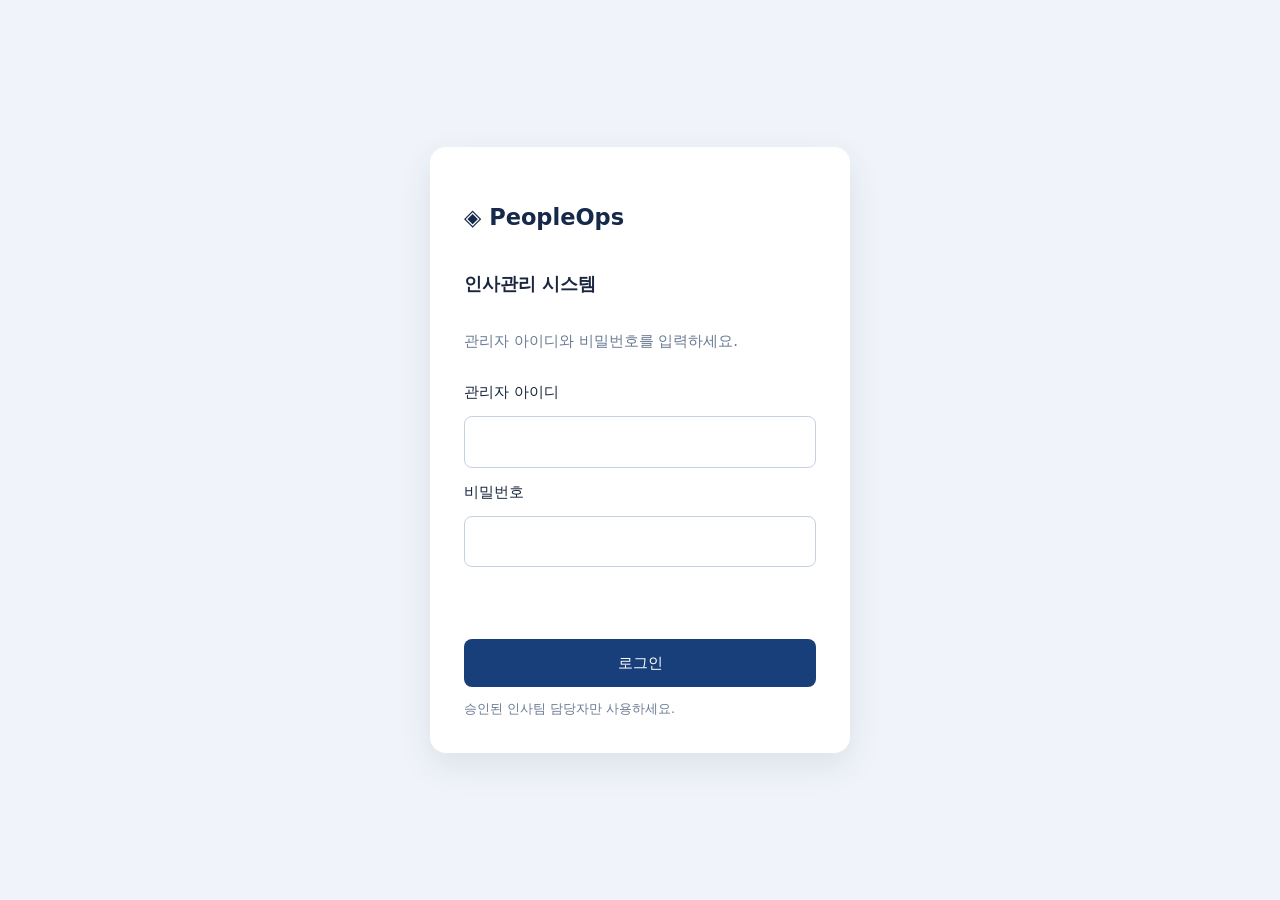
==== index.html @ 5f89a6f0 "Add files via upload" ====
<!doctype html><html lang="ko"><head><meta charset="utf-8"><meta name="viewport" content="width=device-width,initial-scale=1"><title>PeopleOps · 인사관리</title><link rel="stylesheet" href="style.css"></head><body><div id="login" class="login-wrap" hidden><form id="loginform" class="login-card"><h2>◈ PeopleOps</h2><h3>인사관리 시스템</h3><p>관리자 아이디와 비밀번호를 입력하세요.</p><label for="username">관리자 아이디</label><input id="username" type="text" autocomplete="username" required maxlength="64"><label for="password">비밀번호</label><input id="password" type="password" minlength="1" maxlength="256" autocomplete="current-password" required><p id="loginerror" role="alert" class="error-line"></p><button id="loginbutton" type="submit">로그인</button><small>승인된 인사팀 담당자만 사용하세요.</small></form></div><div class="shell" id="shell" hidden><aside><div class="emko-logo-panel"><img src="emko-logo.png" alt="EMKO 로고" class="emko-logo"></div><h2>◈ PeopleOps</h2><p>인사관리 시스템</p><nav><button data-view="dashboard" class="selected">종합 대시보드</button><button data-view="employees">직원명부</button><button data-view="technical_staff">기술인력 보유현황표</button></nav><p class="muted">인증: 관리자 로그인</p></aside><main><div class="top"><div><h1 id="title">종합 대시보드</h1></div><span id="identity">로그인 확인 중…</span><button id="logout" type="button">로그아웃</button></div><div id="body">로딩 중…</div></main></div><script src="xlsx-reader.js"></script><script src="app.js"></script></body></html>
---- style.css ----
*{box-sizing:border-box}body{margin:0;font:15px/1.6 system-ui,'Malgun Gothic',sans-serif;background:#f3f6fb;color:#19263d}.shell{display:flex;min-height:100vh}aside{background:#142640;color:white;width:238px;padding:25px 16px;flex-shrink:0}aside h2{margin:0;font-size:24px}aside p{color:#acbcd3}nav{display:grid;gap:6px;margin-top:25px}button{cursor:pointer;font:inherit}nav button{text-align:left;color:#d2def1;background:none;border:0;border-radius:8px;padding:10px 13px}nav button:hover,nav button.selected{background:#294264;color:#fff}main{width:100%;padding:30px;min-width:0}.top{display:flex;justify-content:space-between;align-items:center;gap:20px}h1{margin:0;font-size:27px}#subtitle{margin-top:4px;color:#768398}#identity{font-size:13px;color:#445a76}.notice{background:#fff9e8;border:1px solid #f0dea9;padding:13px 16px;border-radius:10px;margin:18px 0 24px}section,.panel{background:#fff;border:1px solid #e2e8f0;border-radius:12px;padding:20px;margin:16px 0;overflow:auto}.cards{display:grid;grid-template-columns:repeat(auto-fit,minmax(175px,1fr));gap:13px}.card{background:#fff;padding:20px;border:1px solid #e2e8f0;border-radius:12px}.card small{color:#778599}.card strong{display:block;font-size:28px;margin-top:5px}.toolbar{display:flex;gap:10px;flex-wrap:wrap;align-items:center;margin-bottom:14px}input,select{font:inherit;padding:9px;border:1px solid #cbd5e1;border-radius:7px}table{width:100%;border-collapse:collapse;font-size:14px}td,th{padding:10px;border-bottom:1px solid #e6ebf1;text-align:left;white-space:nowrap}th{background:#f8fafc;color:#54657d}.muted{color:#8895a7}.error{white-space:pre-wrap;background:#fff0f0;color:#8a1d1d;border:1px solid #ecc6c6;padding:20px;border-radius:10px}@media(max-width:750px){.shell{display:block}aside{width:100%;padding:15px}nav{display:flex;overflow:auto}nav button{white-space:nowrap}main{padding:15px}.top{display:block}}

[hidden]{display:none!important}.login-wrap{min-height:100vh;display:grid;place-items:center;background:#f0f4fa;padding:22px}.login-card{width:min(420px,100%);background:white;padding:34px;border-radius:16px;box-shadow:0 12px 34px #11244018;display:flex;flex-direction:column;gap:12px}.login-card h2{color:#16294a}.login-card h3{margin:4px 0}.login-card p,.login-card small{color:#6b7b93}.login-card input{padding:12px;border:1px solid #c5d1df;border-radius:8px;font-size:16px}.login-card button{padding:12px;border:0;border-radius:8px;background:#193f7a;color:white;cursor:pointer}.login-card button:disabled{opacity:.5}.error-line{color:#b42318!important;min-height:18px}.top #logout{border:1px solid #c5d1df;padding:8px 12px;border-radius:7px;background:white;cursor:pointer}

/* Employee directory - sample workbook inspired unified view */
.directory{max-width:100%;overflow:hidden}.directory-head{display:flex;align-items:center;justify-content:space-between;gap:16px;flex-wrap:wrap}.directory-head h2{margin:0 0 5px}.directory-filters{display:grid;grid-template-columns:repeat(4,minmax(155px,1fr));gap:12px;margin:18px 0;padding:15px;background:#f5f7fb;border-radius:12px}.directory-filters label{display:flex;flex-direction:column;gap:6px;font-size:13px;font-weight:600}.directory-filters input,.directory-filters select{min-width:0;width:100%;padding:10px;border:1px solid #cdd6e4;border-radius:7px;background:#fff;color:#15263c}.directory-scroll{overflow-x:auto;border:1px solid #e0e5ee;border-radius:10px}.directory-table{min-width:1080px;width:100%;border-collapse:collapse;font-size:13px}.directory-table th{background:#eef2f8;text-align:left;white-space:nowrap;padding:12px;border-bottom:1px solid #d8e1ed}.directory-table td{padding:12px;vertical-align:top;border-bottom:1px solid #edf0f4;line-height:1.7}.directory-table tr:hover td{background:#f9fbff}.pill{display:inline-block;background:#edf3fb;color:#23446c;border-radius:6px;padding:2px 7px;margin:1px 2px 2px 0;white-space:normal}.dim{color:#9ba7b6}.tiny{font-size:11px}@media(max-width:850px){.directory-filters{grid-template-columns:repeat(2,minmax(130px,1fr))}}

/* Excel sample: merged grouped header and circle grade marks */
.excel-scroll{max-width:100%;overflow:auto;border:1px solid #7f93a8;background:#fff;max-height:68vh}
.excel-directory{border-collapse:separate;border-spacing:0;min-width:1570px;width:100%;table-layout:fixed;font-size:13px;color:#202b39}
.excel-directory th,.excel-directory td{border-right:1px solid #9daebc;border-bottom:1px solid #aebbc6;padding:8px 7px;white-space:normal;vertical-align:middle;text-align:center;line-height:1.5}
.excel-directory thead th{position:sticky;z-index:3;color:#1b2f46;font-weight:700;background:#dce8f4}
.excel-directory thead tr.group-header th{top:0;height:39px;background:#c9d9e8;border-bottom:1px solid #91a4b7}
.excel-directory thead tr.sub-header th{top:39px;height:38px;background:#e7edf4}
.excel-directory tbody tr:nth-child(even){background:#f6f9fc}
.excel-directory tbody tr:hover td{background:#edf5ff}
.excel-directory td.mark{font-size:17px;font-weight:700;color:#173d67}
.excel-directory td.dept-col,.excel-directory td.field-col,.excel-directory td.certificate-col,.excel-directory td.license-col{text-align:left}
.excel-directory td.name-col{font-weight:650}
.excel-directory .empty-row{text-align:center;padding:30px}
.directory{padding:18px}.directory-head button{padding:9px 14px;background:#fff;border:1px solid #bfcddd;border-radius:6px}

/* Excel-like totals: pinned at the bottom of the scrollable roster */
.excel-directory tfoot th,.excel-directory tfoot td{position:sticky;bottom:0;z-index:2;background:#d6e7d8!important;color:#1b3a29;font-weight:800;border-top:2px solid #668b73;box-shadow:0 -2px 3px #24392912}
.excel-directory tfoot th{text-align:center}

.excel-directory td.workplace-col{text-align:left;font-weight:650;white-space:nowrap}

.directory-actions{display:flex;gap:8px;flex-wrap:wrap}.primary{background:#1c4d83!important;color:#fff!important;border-color:#1c4d83!important}.employee-link{border:0;background:none;color:#174b84;text-decoration:underline;font-weight:700;cursor:pointer}.modal-shade{position:fixed;inset:0;background:#101d3199;z-index:50;display:grid;place-items:center;padding:16px}.editor-card{max-height:92vh;overflow:auto;width:min(820px,100%);background:white;border-radius:14px;padding:24px;box-shadow:0 25px 80px #1628444a}.editor-top,.editor-actions{display:flex;align-items:center;justify-content:space-between;gap:12px}.editor-top h2{margin:0}.editor-grid{display:grid;grid-template-columns:repeat(2,minmax(0,1fr));gap:12px;margin:15px 0}.editor-grid label,.editor-card>label{display:flex;flex-direction:column;gap:5px;font-size:13px;font-weight:600}.editor-grid input,.editor-grid select,.editor-grid textarea,.editor-card input,.editor-card select{width:100%;min-width:0;border:1px solid #cbd5e1;padding:9px;border-radius:6px}.editor-grid textarea{min-height:84px}.editor-actions button,.editor-top button{border:1px solid #cbd5e1;border-radius:7px;padding:9px 14px;background:white}.import-preview{max-height:260px;overflow:auto;margin:14px 0;border:1px solid #e2e8f0;padding:12px;border-radius:8px}.mini-scroll{overflow:auto}#importStatus{white-space:pre-wrap;color:#23416a}@media(max-width:650px){.editor-grid{grid-template-columns:1fr}}

/* Certificate-per-row Excel layout */
.excel-directory tbody tr.person-first td{border-top:2px solid #7893ae}
.excel-directory tbody tr.person-continuation td{background:#fafcff}
.excel-directory .repeat-mark{color:#8b9aaa;font-size:12px}
.excel-directory tbody tr.person-continuation td.certificate-col{font-weight:650}

/* 월별 재직 인원 그래프 */
.trend-panel{margin:16px 0;padding:22px;background:#fff;border:1px solid #dce4ed;border-radius:12px}
.trend-heading{display:flex;justify-content:space-between;align-items:center;flex-wrap:wrap;gap:12px}
.trend-heading h3{margin:0 0 5px}.trend-heading p{margin:0}
.trend-heading select{margin-left:8px;padding:8px;border:1px solid #cbd5e1;border-radius:6px;background:#fff}
.trend-chart{margin-top:14px}.trend-scroll{overflow-x:auto}.trend-scroll svg{display:block;width:100%;min-width:620px;height:auto}
.trend-details{margin-top:12px}.trend-details summary{cursor:pointer;color:#235a96;font-weight:600;padding:10px 0}
.trend-table-scroll{overflow-x:auto}.trend-table-scroll table{width:100%;border-collapse:collapse}.trend-table-scroll th,.trend-table-scroll td{padding:8px 12px;text-align:center;border-bottom:1px solid #e5eaf0}
.trend-note{font-size:12px;color:#64748b;line-height:1.6;margin:10px 0 0}

/* 종합 대시보드: 월별 재직 인원 그래프 컴팩트 크기 */
.trend-panel{max-width:780px;padding:16px 18px}
.trend-chart{margin-top:8px}
.trend-scroll svg{width:100%;max-width:720px;min-width:0;height:auto}
@media (max-width:640px){.trend-panel{max-width:100%;padding:12px}.trend-scroll{overflow-x:auto}.trend-scroll svg{width:620px;min-width:620px}}

.all-staff-table{min-width:850px}.all-staff-table td,.all-staff-table th{white-space:nowrap;padding:10px}.all-employees .directory-filters{margin-top:14px}

/* 종합 대시보드: 두 그래프를 같은 높이로 나란히 표시 */
.dashboard-chart-grid{display:grid;grid-template-columns:repeat(2,minmax(0,1fr));gap:16px;margin:16px 0;align-items:start}
.dashboard-chart-grid .trend-panel{margin:0;max-width:none;min-width:0;min-height:390px}
.dashboard-chart-grid .trend-scroll svg{width:100%;max-width:none;min-width:0;height:auto}
.workplace-legend{display:flex;gap:16px;justify-content:flex-end;flex-wrap:wrap;font-size:13px;color:#42526b;margin:8px 2px 0}
.workplace-legend span{display:flex;gap:6px;align-items:center}.workplace-legend i{width:10px;height:10px;border-radius:50%;display:inline-block}
@media(max-width:1150px){.dashboard-chart-grid{grid-template-columns:1fr}.dashboard-chart-grid .trend-panel{min-height:0}}
@media(max-width:640px){.dashboard-chart-grid .trend-scroll{overflow:auto}.dashboard-chart-grid .trend-scroll svg{width:620px;min-width:620px}}

/* dashboard excel export */
.trend-actions{display:flex;align-items:center;gap:10px;flex-wrap:wrap}.export-excel{padding:8px 12px;border:1px solid #b9d3c5;border-radius:7px;background:#f2faf5;color:#155c36;font-size:13px}.export-excel:hover{background:#e4f5e9}.export-excel:disabled{opacity:.6}

/* 월별 재직 / 사업장별 재직 카드 크기 통일 */
.dashboard-chart-grid { align-items: stretch; }
.dashboard-chart-grid > .trend-panel { height: 100%; min-height: 430px; box-sizing: border-box; }
@media (max-width:1150px) {
  .dashboard-chart-grid > .trend-panel { height: auto; min-height: 390px; }
}

/* EMKO 회사 로고: PeopleOps 메뉴 상단 */
.emko-logo-panel{background:#fff;border-radius:10px;padding:9px 10px;margin-bottom:17px;display:flex;align-items:center;justify-content:center;min-height:86px}
.emko-logo{width:100%;max-width:192px;height:auto;max-height:82px;object-fit:contain;display:block}
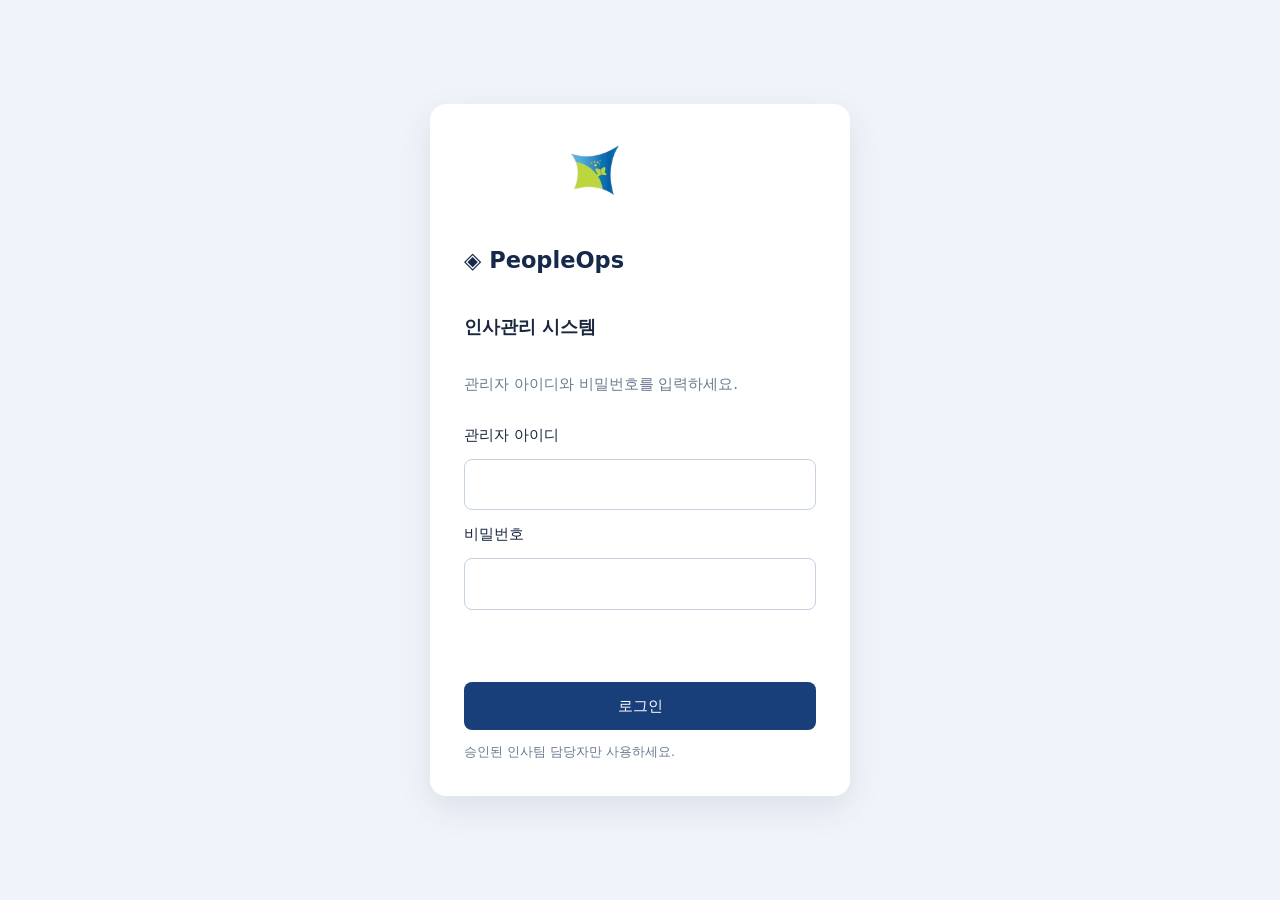
==== commit 798ccc4a: "Add files via upload" ====
--- a/index.html
+++ b/index.html
@@ -1 +1 @@
-<!doctype html><html lang="ko"><head><meta charset="utf-8"><meta name="viewport" content="width=device-width,initial-scale=1"><title>PeopleOps · 인사관리</title><link rel="stylesheet" href="style.css"></head><body><div id="login" class="login-wrap" hidden><form id="loginform" class="login-card"><h2>◈ PeopleOps</h2><h3>인사관리 시스템</h3><p>관리자 아이디와 비밀번호를 입력하세요.</p><label for="username">관리자 아이디</label><input id="username" type="text" autocomplete="username" required maxlength="64"><label for="password">비밀번호</label><input id="password" type="password" minlength="1" maxlength="256" autocomplete="current-password" required><p id="loginerror" role="alert" class="error-line"></p><button id="loginbutton" type="submit">로그인</button><small>승인된 인사팀 담당자만 사용하세요.</small></form></div><div class="shell" id="shell" hidden><aside><div class="emko-logo-panel"><img src="emko-logo.png" alt="EMKO 로고" class="emko-logo"></div><h2>◈ PeopleOps</h2><p>인사관리 시스템</p><nav><button data-view="dashboard" class="selected">종합 대시보드</button><button data-view="employees">직원명부</button><button data-view="technical_staff">기술인력 보유현황표</button></nav><p class="muted">인증: 관리자 로그인</p></aside><main><div class="top"><div><h1 id="title">종합 대시보드</h1></div><span id="identity">로그인 확인 중…</span><button id="logout" type="button">로그아웃</button></div><div id="body">로딩 중…</div></main></div><script src="xlsx-reader.js"></script><script src="app.js"></script></body></html>
+<!doctype html><html lang="ko"><head><meta charset="utf-8"><meta name="viewport" content="width=device-width,initial-scale=1"><title>PeopleOps · 인사관리</title><link rel="stylesheet" href="style.css"></head><body><div id="login" class="login-wrap" hidden><form id="loginform" class="login-card"><div style="margin:0 0 12px 0;display:flex;align-items:center;justify-content:center;min-height:auto;background:transparent;border:none;padding:0"><img src="[data-uri]" alt="EMKO Eco Mapping of Energy Korea" style="width:140px;max-width:100%;height:auto;display:block;background:transparent"></div><h2>◈ PeopleOps</h2><h3>인사관리 시스템</h3><p>관리자 아이디와 비밀번호를 입력하세요.</p><label for="username">관리자 아이디</label><input id="username" type="text" autocomplete="username" required maxlength="64"><label for="password">비밀번호</label><input id="password" type="password" minlength="1" maxlength="256" autocomplete="current-password" required><p id="loginerror" role="alert" class="error-line"></p><button id="loginbutton" type="submit">로그인</button><small>승인된 인사팀 담당자만 사용하세요.</small></form></div><div class="shell" id="shell" hidden><aside><div style="margin:0 0 17px 0;display:flex;align-items:center;justify-content:center;min-height:64px;background:transparent;border:none;padding:0"><img src="[data-uri]" alt="EMKO Eco Mapping of Energy Korea" style="width:150px;max-width:100%;height:auto;display:block;background:transparent"></div><h2>◈ PeopleOps</h2><p>인사관리 시스템</p><nav><button data-view="dashboard" class="selected">종합 대시보드</button><button data-view="employees">직원명부</button><button data-view="technical_staff">기술인력 보유현황표</button></nav><p class="muted">인증: 관리자 로그인</p></aside><main><div class="top"><div><h1 id="title">종합 대시보드</h1></div><span id="identity">로그인 확인 중…</span><button id="logout" type="button">로그아웃</button></div><div id="body">로딩 중…</div></main></div><script src="xlsx-reader.js"></script><script src="app.js"></script></body></html>
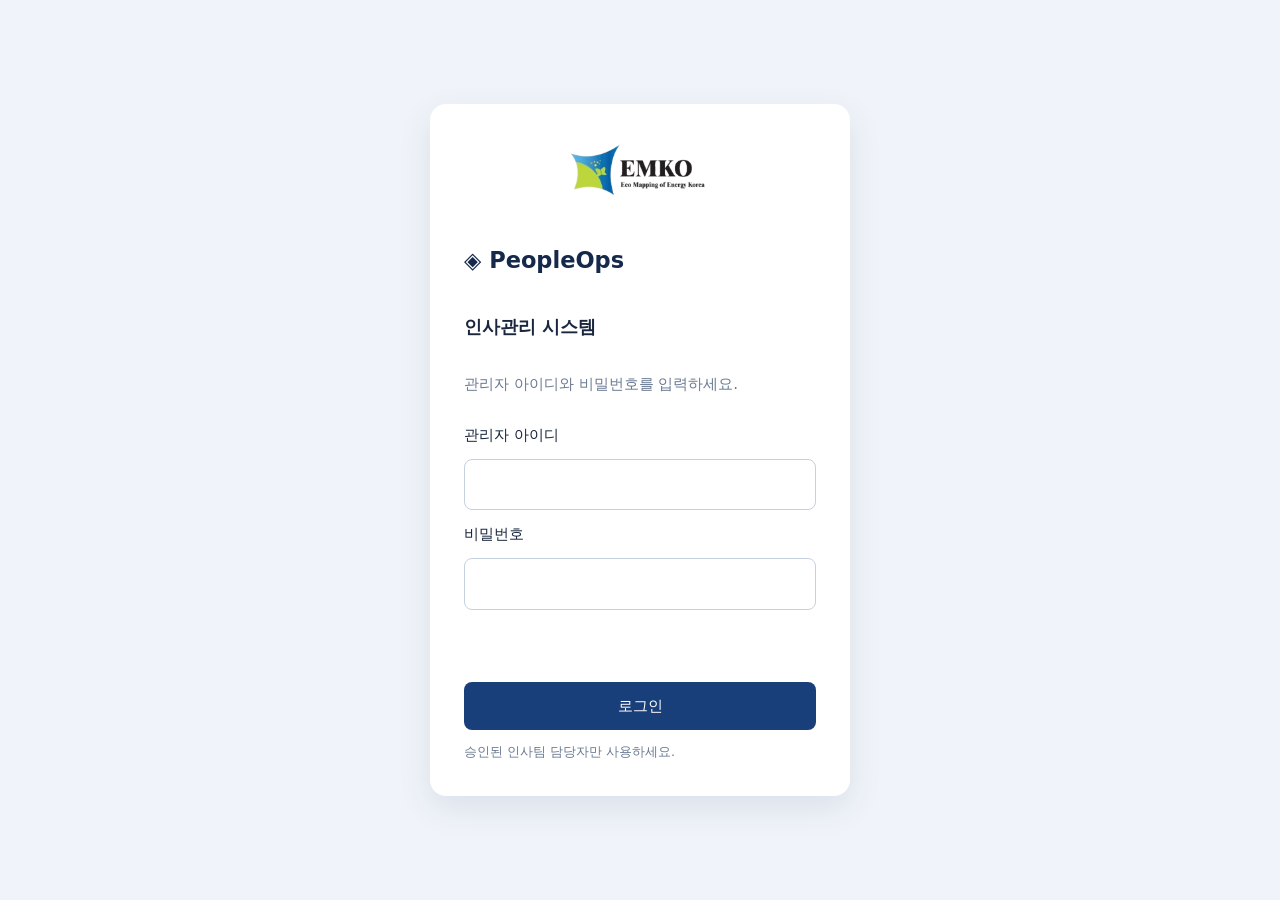
==== commit 82caa47c: "Add files via upload" ====
--- a/index.html
+++ b/index.html
@@ -1 +1 @@
-<!doctype html><html lang="ko"><head><meta charset="utf-8"><meta name="viewport" content="width=device-width,initial-scale=1"><title>PeopleOps · 인사관리</title><link rel="stylesheet" href="style.css"></head><body><div id="login" class="login-wrap" hidden><form id="loginform" class="login-card"><div style="margin:0 0 12px 0;display:flex;align-items:center;justify-content:center;min-height:auto;background:transparent;border:none;padding:0"><img src="[data-uri]" alt="EMKO Eco Mapping of Energy Korea" style="width:140px;max-width:100%;height:auto;display:block;background:transparent"></div><h2>◈ PeopleOps</h2><h3>인사관리 시스템</h3><p>관리자 아이디와 비밀번호를 입력하세요.</p><label for="username">관리자 아이디</label><input id="username" type="text" autocomplete="username" required maxlength="64"><label for="password">비밀번호</label><input id="password" type="password" minlength="1" maxlength="256" autocomplete="current-password" required><p id="loginerror" role="alert" class="error-line"></p><button id="loginbutton" type="submit">로그인</button><small>승인된 인사팀 담당자만 사용하세요.</small></form></div><div class="shell" id="shell" hidden><aside><div style="margin:0 0 17px 0;display:flex;align-items:center;justify-content:center;min-height:64px;background:transparent;border:none;padding:0"><img src="[data-uri]" alt="EMKO Eco Mapping of Energy Korea" style="width:150px;max-width:100%;height:auto;display:block;background:transparent"></div><h2>◈ PeopleOps</h2><p>인사관리 시스템</p><nav><button data-view="dashboard" class="selected">종합 대시보드</button><button data-view="employees">직원명부</button><button data-view="technical_staff">기술인력 보유현황표</button></nav><p class="muted">인증: 관리자 로그인</p></aside><main><div class="top"><div><h1 id="title">종합 대시보드</h1></div><span id="identity">로그인 확인 중…</span><button id="logout" type="button">로그아웃</button></div><div id="body">로딩 중…</div></main></div><script src="xlsx-reader.js"></script><script src="app.js"></script></body></html>
+<!doctype html><html lang="ko"><head><meta charset="utf-8"><meta name="viewport" content="width=device-width,initial-scale=1"><title>PeopleOps · 인사관리</title><link rel="stylesheet" href="style.css"></head><body><div id="login" class="login-wrap" hidden><form id="loginform" class="login-card"><div style="margin:0 0 12px 0;display:flex;align-items:center;justify-content:center;min-height:auto;background:transparent;border:none;padding:0"><img src="[data-uri]" alt="EMKO Eco Mapping of Energy Korea" style="width:140px;max-width:100%;height:auto;display:block;background:transparent"></div><h2>◈ PeopleOps</h2><h3>인사관리 시스템</h3><p>관리자 아이디와 비밀번호를 입력하세요.</p><label for="username">관리자 아이디</label><input id="username" type="text" autocomplete="username" required maxlength="64"><label for="password">비밀번호</label><input id="password" type="password" minlength="1" maxlength="256" autocomplete="current-password" required><p id="loginerror" role="alert" class="error-line"></p><button id="loginbutton" type="submit">로그인</button><small>승인된 인사팀 담당자만 사용하세요.</small></form></div><div class="shell" id="shell" hidden><aside><div style="margin:0 0 17px 0;display:flex;align-items:center;justify-content:center;min-height:64px;background:transparent;border:none;padding:0"><img src="[data-uri]" alt="EMKO Eco Mapping of Energy Korea" style="width:150px;max-width:100%;height:auto;display:block;background:transparent"></div><h2>◈ PeopleOps</h2><p>인사관리 시스템</p><nav><button data-view="dashboard" class="selected">종합 대시보드</button><button data-view="employees">직원명부</button><button data-view="technical_staff">기술인력 보유현황표</button></nav><p class="muted">인증: 관리자 로그인</p></aside><main><div class="top"><div><h1 id="title">종합 대시보드</h1></div><span id="identity">로그인 확인 중…</span><button id="logout" type="button">로그아웃</button></div><div id="body">로딩 중…</div></main></div><script src="xlsx-reader.js"></script><script src="app.js"></script></body></html>
--- a/style.css
+++ b/style.css
@@ -71,6 +71,30 @@
   .dashboard-chart-grid > .trend-panel { height: auto; min-height: 390px; }
 }
 
-/* EMKO 회사 로고: PeopleOps 메뉴 상단 */
-.emko-logo-panel{background:#fff;border-radius:10px;padding:9px 10px;margin-bottom:17px;display:flex;align-items:center;justify-content:center;min-height:86px}
-.emko-logo{width:100%;max-width:192px;height:auto;max-height:82px;object-fit:contain;display:block}
+
+/* 월별 전체 / 사업장별 그래프의 세로 시작 위치 정렬 */
+.dashboard-chart-grid .trend-heading {
+    min-height: 72px;
+    align-items: flex-start;
+}
+.dashboard-chart-grid .trend-chart {
+    position: relative;
+    margin-top: 8px;
+}
+.dashboard-chart-grid .workplace-legend {
+    position: absolute;
+    top: -24px;
+    right: 0;
+    margin: 0;
+    z-index: 1;
+}
+@media (max-width: 640px) {
+    .dashboard-chart-grid .trend-heading {
+        min-height: 90px;
+    }
+    .dashboard-chart-grid .workplace-legend {
+        top: -24px;
+        font-size: 11px;
+        gap: 9px;
+    }
+}
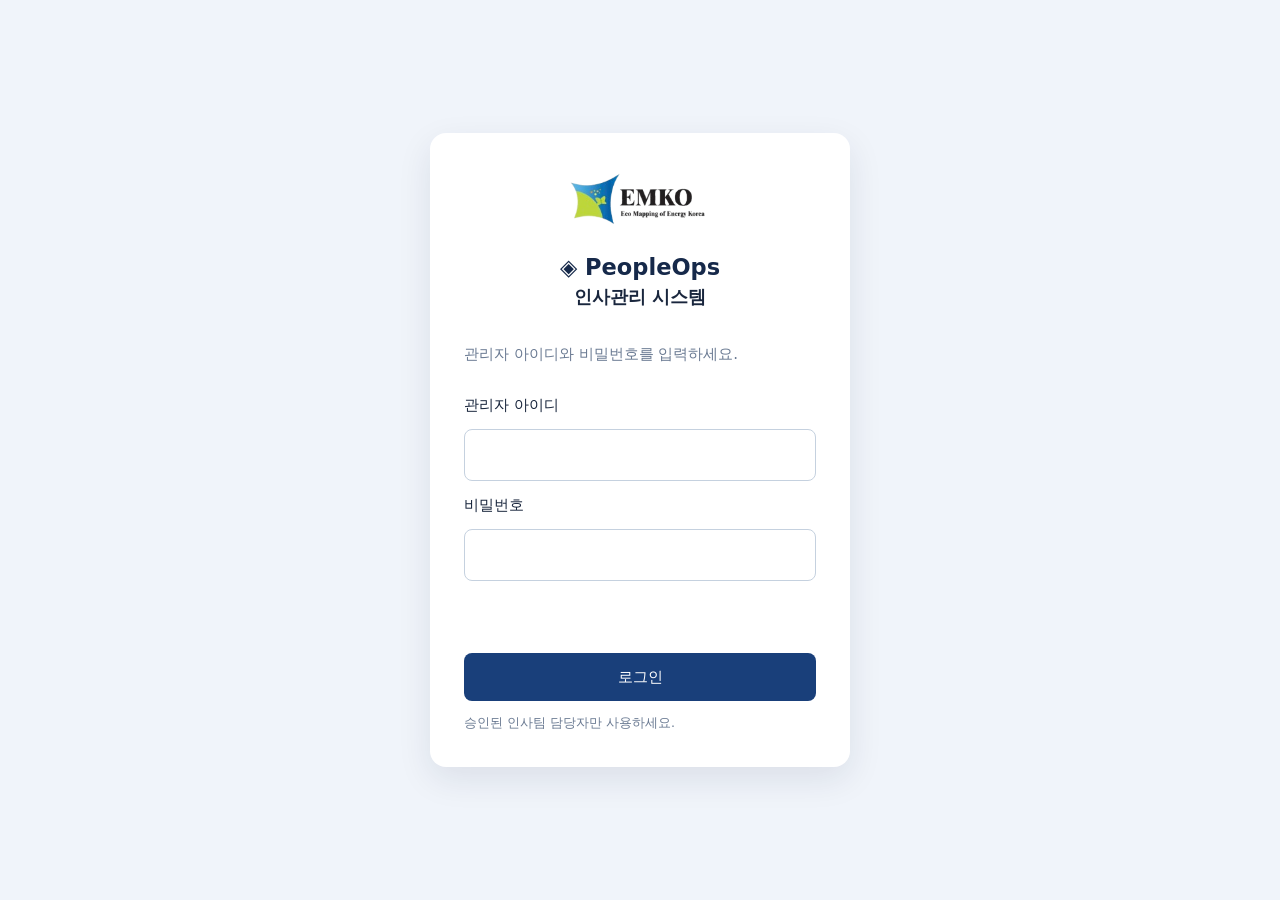
==== commit 46c9b45f: "Add files via upload" ====
--- a/index.html
+++ b/index.html
@@ -1 +1 @@
-<!doctype html><html lang="ko"><head><meta charset="utf-8"><meta name="viewport" content="width=device-width,initial-scale=1"><title>PeopleOps · 인사관리</title><link rel="stylesheet" href="style.css"></head><body><div id="login" class="login-wrap" hidden><form id="loginform" class="login-card"><div style="margin:0 0 12px 0;display:flex;align-items:center;justify-content:center;min-height:auto;background:transparent;border:none;padding:0"><img src="[data-uri]" alt="EMKO Eco Mapping of Energy Korea" style="width:140px;max-width:100%;height:auto;display:block;background:transparent"></div><h2>◈ PeopleOps</h2><h3>인사관리 시스템</h3><p>관리자 아이디와 비밀번호를 입력하세요.</p><label for="username">관리자 아이디</label><input id="username" type="text" autocomplete="username" required maxlength="64"><label for="password">비밀번호</label><input id="password" type="password" minlength="1" maxlength="256" autocomplete="current-password" required><p id="loginerror" role="alert" class="error-line"></p><button id="loginbutton" type="submit">로그인</button><small>승인된 인사팀 담당자만 사용하세요.</small></form></div><div class="shell" id="shell" hidden><aside><div style="margin:0 0 17px 0;display:flex;align-items:center;justify-content:center;min-height:64px;background:transparent;border:none;padding:0"><img src="[data-uri]" alt="EMKO Eco Mapping of Energy Korea" style="width:150px;max-width:100%;height:auto;display:block;background:transparent"></div><h2>◈ PeopleOps</h2><p>인사관리 시스템</p><nav><button data-view="dashboard" class="selected">종합 대시보드</button><button data-view="employees">직원명부</button><button data-view="technical_staff">기술인력 보유현황표</button></nav><p class="muted">인증: 관리자 로그인</p></aside><main><div class="top"><div><h1 id="title">종합 대시보드</h1></div><span id="identity">로그인 확인 중…</span><button id="logout" type="button">로그아웃</button></div><div id="body">로딩 중…</div></main></div><script src="xlsx-reader.js"></script><script src="app.js"></script></body></html>
+<!doctype html><html lang="ko"><head><meta charset="utf-8"><meta name="viewport" content="width=device-width,initial-scale=1"><title>PeopleOps · 인사관리</title><link rel="stylesheet" href="style.css"></head><body><div id="login" class="login-wrap" hidden><form id="loginform" class="login-card"><div style="margin:0 0 12px 0;display:flex;align-items:center;justify-content:center;min-height:auto;background:transparent;border:none;padding:0"><img src="[data-uri]" alt="EMKO Eco Mapping of Energy Korea" style="width:140px;max-width:100%;height:auto;display:block;background:transparent"></div><div style="display:flex;flex-direction:column;align-items:center;text-align:center;gap:3px;margin:0 0 6px"><h2 style="margin:0;line-height:1.35">◈ PeopleOps</h2><h3 style="margin:0;line-height:1.35">인사관리 시스템</h3></div><p>관리자 아이디와 비밀번호를 입력하세요.</p><label for="username">관리자 아이디</label><input id="username" type="text" autocomplete="username" required maxlength="64"><label for="password">비밀번호</label><input id="password" type="password" minlength="1" maxlength="256" autocomplete="current-password" required><p id="loginerror" role="alert" class="error-line"></p><button id="loginbutton" type="submit">로그인</button><small>승인된 인사팀 담당자만 사용하세요.</small></form></div><div class="shell" id="shell" hidden><aside><div style="margin:0 0 17px 0;display:flex;align-items:center;justify-content:center;min-height:64px;background:transparent;border:none;padding:0"><img src="[data-uri]" alt="EMKO Eco Mapping of Energy Korea" style="width:150px;max-width:100%;height:auto;display:block;background:transparent"></div><h2>◈ PeopleOps</h2><p>인사관리 시스템</p><nav><button data-view="dashboard" class="selected">종합 대시보드</button><button data-view="employees">직원명부</button><button data-view="technical_staff">기술인력 보유현황표</button></nav><p class="muted">인증: 관리자 로그인</p></aside><main><div class="top"><div><h1 id="title">종합 대시보드</h1></div><span id="identity">로그인 확인 중…</span><button id="logout" type="button">로그아웃</button></div><div id="body">로딩 중…</div></main></div><script src="xlsx-reader.js"></script><script src="app.js"></script></body></html>
